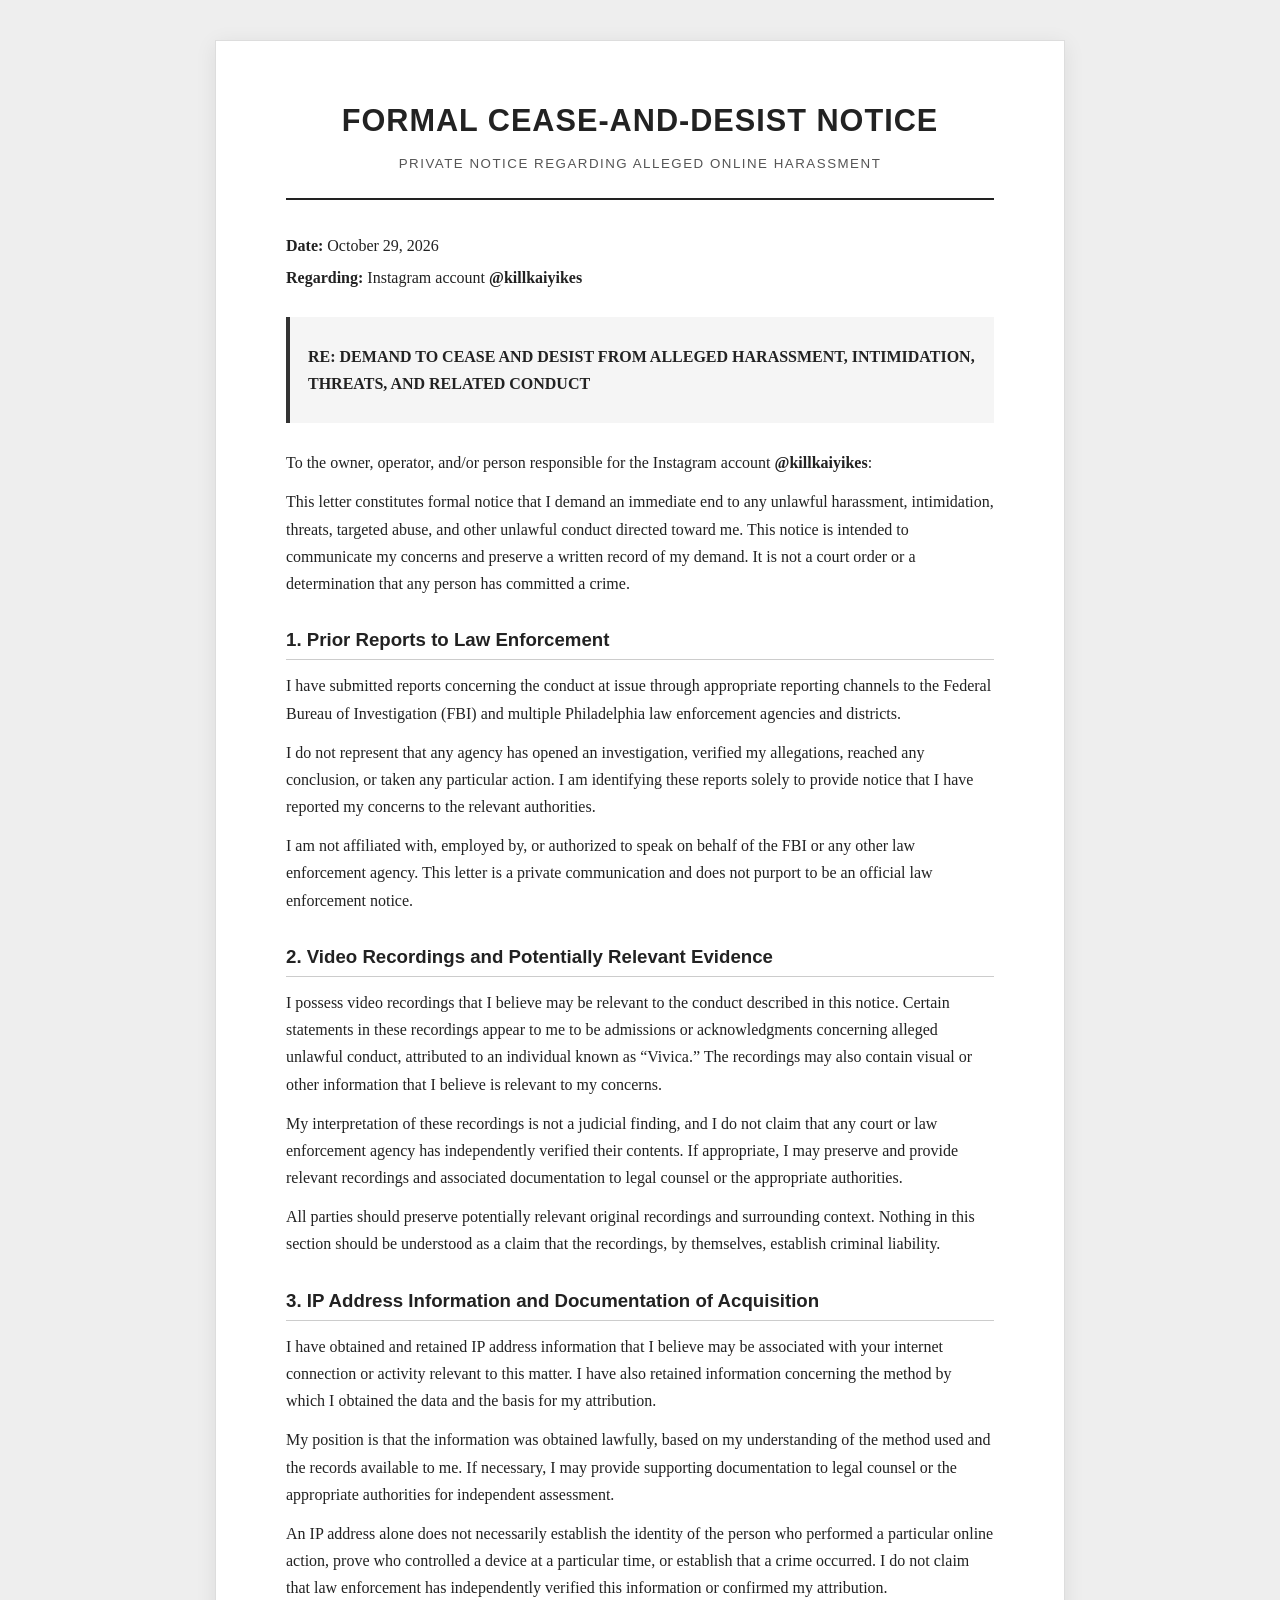
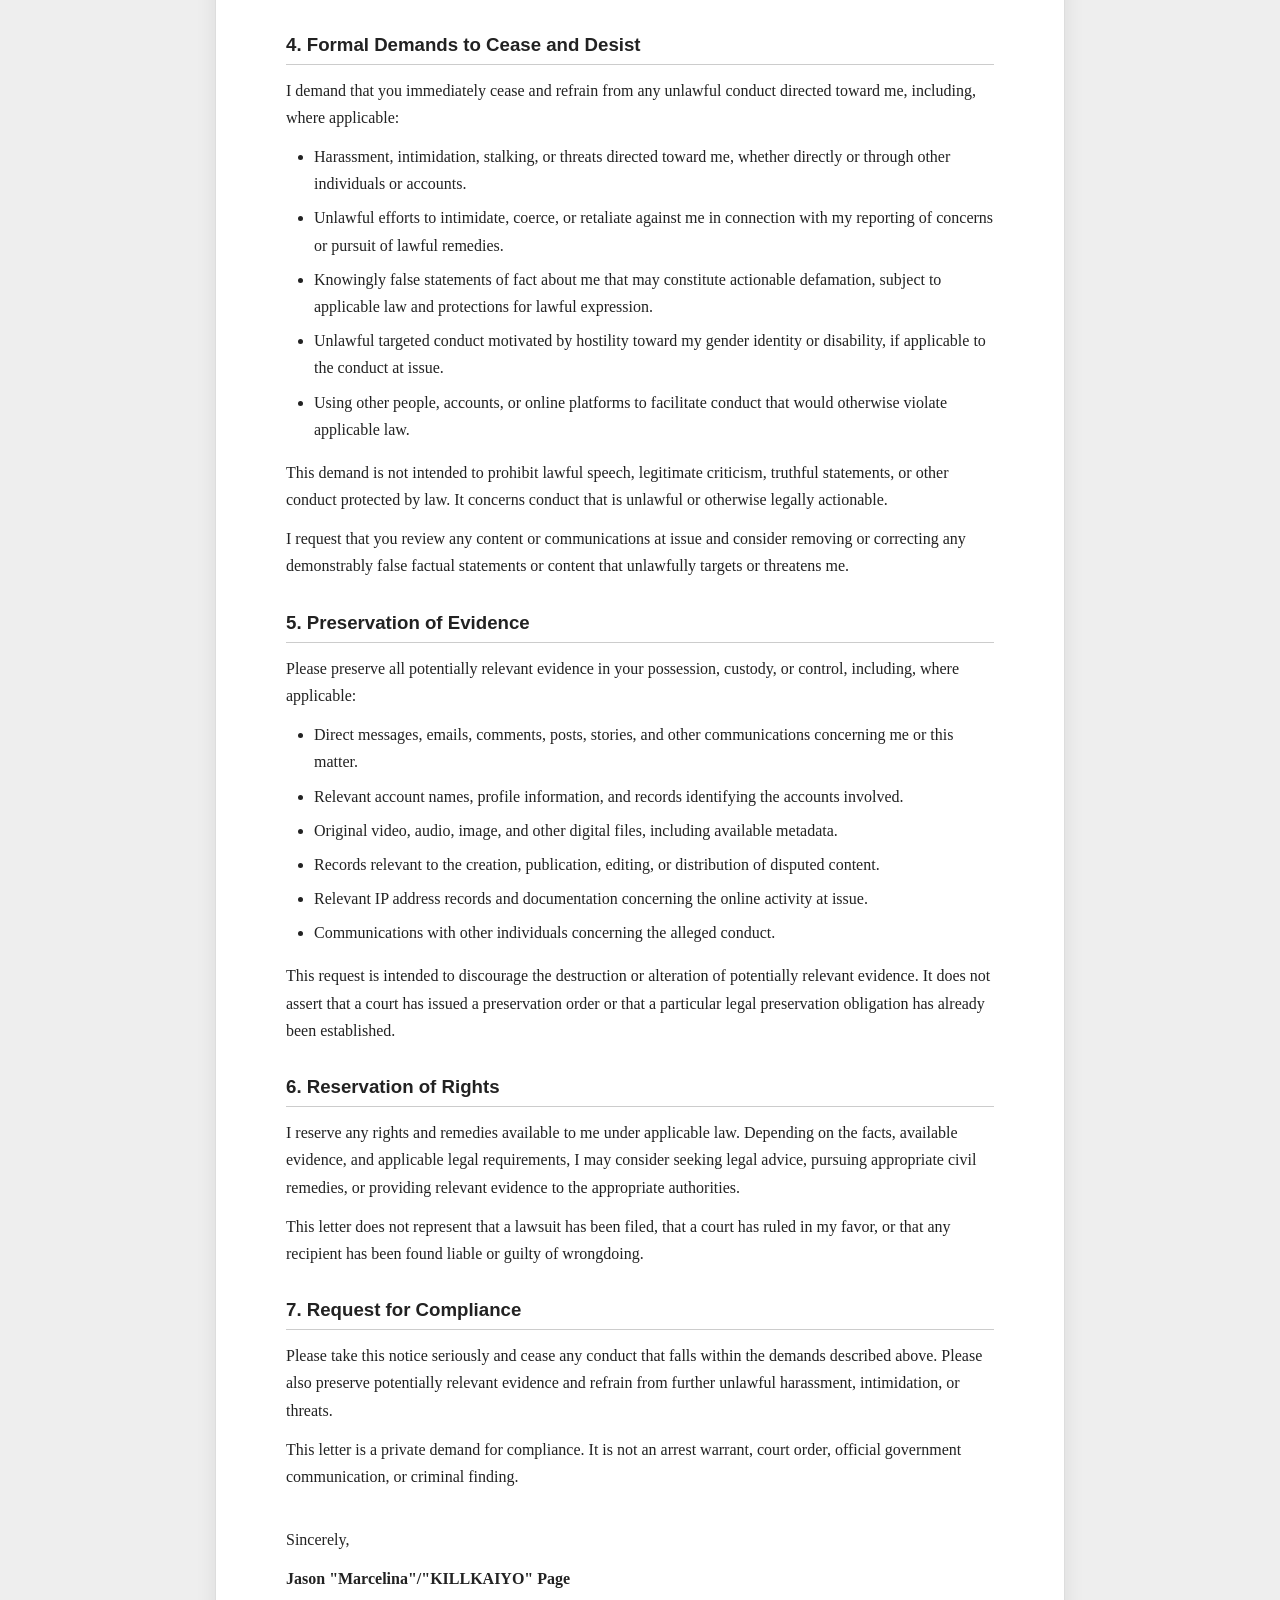
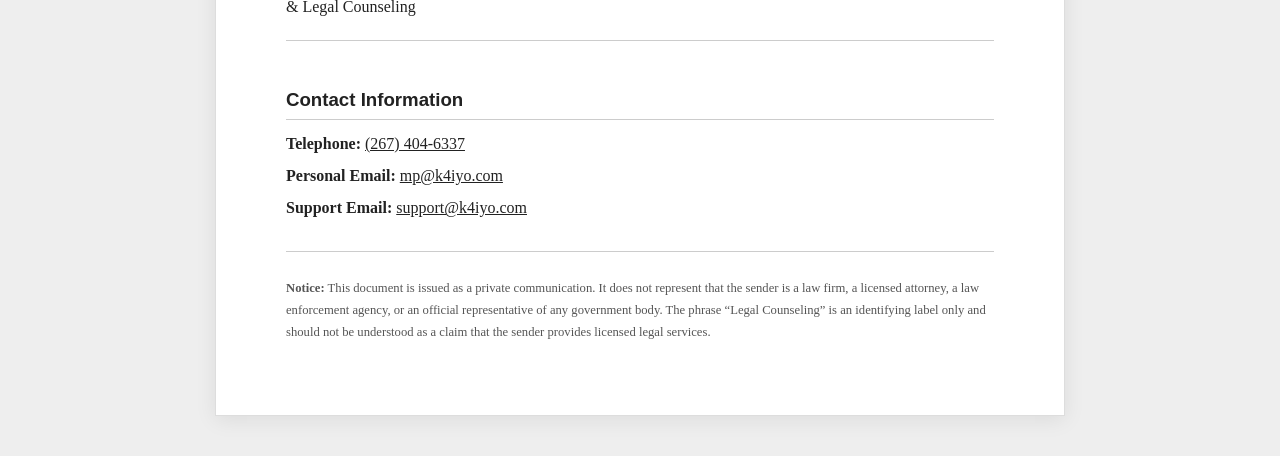
==== cad/index.html @ 0ba3474b "Add files via upload" ====
<!DOCTYPE html>

<html lang="en">

<head>

    <meta charset="UTF-8">

    <meta name="viewport" content="width=device-width, initial-scale=1.0">

    <meta name="author" content="KILLKAIYO">

    <meta name="description" content="Formal cease-and-desist notice concerning alleged online harassment and intimidation.">

    <title>Formal Cease-and-Desist Notice</title>

    <style>

        :root {

            color-scheme: light;

            --text: #222222;

            --muted: #555555;

            --rule: #cccccc;

            --paper: #ffffff;

            --background: #eeeeee;

        }

        * {

            box-sizing: border-box;

        }

        body {

            margin: 0;

            padding: 40px 20px;

            background: var(--background);

            color: var(--text);

            font-family: Georgia, "Times New Roman", serif;

            font-size: 12pt;

            line-height: 1.7;

        }

        main {

            max-width: 850px;

            margin: 0 auto;

            padding: 60px 70px;

            background: var(--paper);

            border: 1px solid #dddddd;

            box-shadow: 0 4px 20px rgba(0, 0, 0, 0.08);

        }

        header {

            margin-bottom: 32px;

            padding-bottom: 22px;

            border-bottom: 2px solid var(--text);

            text-align: center;

        }

        h1 {

            margin: 0 0 12px;

            font-family: Arial, Helvetica, sans-serif;

            font-size: 23pt;

            line-height: 1.3;

            letter-spacing: 1px;

            text-transform: uppercase;

        }

        .document-subtitle {

            margin: 0;

            color: var(--muted);

            font-family: Arial, Helvetica, sans-serif;

            font-size: 10pt;

            letter-spacing: 1.5px;

            text-transform: uppercase;

        }

        .metadata {

            margin: 26px 0;

        }

        .metadata p {

            margin: 5px 0;

        }

        .subject {

            margin: 26px 0;

            padding: 14px 18px;

            border-left: 4px solid #333333;

            background: #f5f5f5;

        }

        h2 {

            margin: 30px 0 10px;

            padding-bottom: 6px;

            border-bottom: 1px solid var(--rule);

            font-family: Arial, Helvetica, sans-serif;

            font-size: 14pt;

            line-height: 1.4;

        }

        p {

            margin: 12px 0;

        }

        ul {

            margin: 10px 0 16px;

            padding-left: 28px;

        }

        li {

            margin: 7px 0;

        }

        .signature {

            margin-top: 36px;

        }

        .contact-information {

            margin-top: 20px;

            padding-top: 16px;

            border-top: 1px solid var(--rule);

        }

        .contact-information p {

            margin: 5px 0;

            overflow-wrap: anywhere;

        }

        .disclaimer {

            margin-top: 30px;

            padding-top: 14px;

            border-top: 1px solid var(--rule);

            color: var(--muted);

            font-size: 9.5pt;

        }

        a {

            color: inherit;

            text-decoration: underline;

        }

        @media screen and (max-width: 640px) {

            body {

                padding: 0;

                font-size: 11pt;

            }

            main {

                padding: 32px 22px;

                border: none;

                box-shadow: none;

            }

            h1 {

                font-size: 19pt;

            }

        }

        @media print {

            @page {

                size: letter;

                margin: 0.75in;

            }

            body {

                padding: 0;

                background: #ffffff;

                font-size: 11pt;

                line-height: 1.5;

            }

            main {

                max-width: none;

                margin: 0;

                padding: 0;

                border: none;

                box-shadow: none;

            }

            h2 {

                break-after: avoid;

            }

            p, li {

                orphans: 3;

                widows: 3;

            }

            .subject {

                background: #ffffff;

            }

        }

    </style>

</head>

<body>

    <main>

        <header>

            <h1>Formal Cease-and-Desist Notice</h1>

            <p class="document-subtitle">

                Private Notice Regarding Alleged Online Harassment

            </p>

        </header>

        <section class="metadata" aria-label="Document information">

            <p><strong>Date:</strong> October 29, 2026</p>

            <p><strong>Regarding:</strong> Instagram account <strong>@killkaiyikes</strong></p>

        </section>

        <div class="subject">

            <p><strong>RE: DEMAND TO CEASE AND DESIST FROM ALLEGED HARASSMENT, INTIMIDATION, THREATS, AND RELATED CONDUCT</strong></p>

        </div>

        <p>To the owner, operator, and/or person responsible for the Instagram account <strong>@killkaiyikes</strong>:</p>

        <p>This letter constitutes formal notice that I demand an immediate end to any unlawful harassment, intimidation, threats, targeted abuse, and other unlawful conduct directed toward me. This notice is intended to communicate my concerns and preserve a written record of my demand. It is not a court order or a determination that any person has committed a crime.</p>

        <section>

            <h2>1. Prior Reports to Law Enforcement</h2>

            <p>I have submitted reports concerning the conduct at issue through appropriate reporting channels to the Federal Bureau of Investigation (FBI) and multiple Philadelphia law enforcement agencies and districts.</p>

            <p>I do not represent that any agency has opened an investigation, verified my allegations, reached any conclusion, or taken any particular action. I am identifying these reports solely to provide notice that I have reported my concerns to the relevant authorities.</p>

            <p>I am not affiliated with, employed by, or authorized to speak on behalf of the FBI or any other law enforcement agency. This letter is a private communication and does not purport to be an official law enforcement notice.</p>

        </section>

        <section>

            <h2>2. Video Recordings and Potentially Relevant Evidence</h2>

            <p>I possess video recordings that I believe may be relevant to the conduct described in this notice. Certain statements in these recordings appear to me to be admissions or acknowledgments concerning alleged unlawful conduct, attributed to an individual known as “Vivica.” The recordings may also contain visual or other information that I believe is relevant to my concerns.</p>

            <p>My interpretation of these recordings is not a judicial finding, and I do not claim that any court or law enforcement agency has independently verified their contents. If appropriate, I may preserve and provide relevant recordings and associated documentation to legal counsel or the appropriate authorities.</p>

            <p>All parties should preserve potentially relevant original recordings and surrounding context. Nothing in this section should be understood as a claim that the recordings, by themselves, establish criminal liability.</p>

        </section>

        <section>

            <h2>3. IP Address Information and Documentation of Acquisition</h2>

            <p>I have obtained and retained IP address information that I believe may be associated with your internet connection or activity relevant to this matter. I have also retained information concerning the method by which I obtained the data and the basis for my attribution.</p>

            <p>My position is that the information was obtained lawfully, based on my understanding of the method used and the records available to me. If necessary, I may provide supporting documentation to legal counsel or the appropriate authorities for independent assessment.</p>

            <p>An IP address alone does not necessarily establish the identity of the person who performed a particular online action, prove who controlled a device at a particular time, or establish that a crime occurred. I do not claim that law enforcement has independently verified this information or confirmed my attribution.</p>

        </section>

        <section>

            <h2>4. Formal Demands to Cease and Desist</h2>

            <p>I demand that you immediately cease and refrain from any unlawful conduct directed toward me, including, where applicable:</p>

            <ul>

                <li>Harassment, intimidation, stalking, or threats directed toward me, whether directly or through other individuals or accounts.</li>

                <li>Unlawful efforts to intimidate, coerce, or retaliate against me in connection with my reporting of concerns or pursuit of lawful remedies.</li>

                <li>Knowingly false statements of fact about me that may constitute actionable defamation, subject to applicable law and protections for lawful expression.</li>

                <li>Unlawful targeted conduct motivated by hostility toward my gender identity or disability, if applicable to the conduct at issue.</li>

                <li>Using other people, accounts, or online platforms to facilitate conduct that would otherwise violate applicable law.</li>

            </ul>

            <p>This demand is not intended to prohibit lawful speech, legitimate criticism, truthful statements, or other conduct protected by law. It concerns conduct that is unlawful or otherwise legally actionable.</p>

            <p>I request that you review any content or communications at issue and consider removing or correcting any demonstrably false factual statements or content that unlawfully targets or threatens me.</p>

        </section>

        <section>

            <h2>5. Preservation of Evidence</h2>

            <p>Please preserve all potentially relevant evidence in your possession, custody, or control, including, where applicable:</p>

            <ul>

                <li>Direct messages, emails, comments, posts, stories, and other communications concerning me or this matter.</li>

                <li>Relevant account names, profile information, and records identifying the accounts involved.</li>

                <li>Original video, audio, image, and other digital files, including available metadata.</li>

                <li>Records relevant to the creation, publication, editing, or distribution of disputed content.</li>

                <li>Relevant IP address records and documentation concerning the online activity at issue.</li>

                <li>Communications with other individuals concerning the alleged conduct.</li>

            </ul>

            <p>This request is intended to discourage the destruction or alteration of potentially relevant evidence. It does not assert that a court has issued a preservation order or that a particular legal preservation obligation has already been established.</p>

        </section>

        <section>

            <h2>6. Reservation of Rights</h2>

            <p>I reserve any rights and remedies available to me under applicable law. Depending on the facts, available evidence, and applicable legal requirements, I may consider seeking legal advice, pursuing appropriate civil remedies, or providing relevant evidence to the appropriate authorities.</p>

            <p>This letter does not represent that a lawsuit has been filed, that a court has ruled in my favor, or that any recipient has been found liable or guilty of wrongdoing.</p>

        </section>

        <section>

            <h2>7. Request for Compliance</h2>

            <p>Please take this notice seriously and cease any conduct that falls within the demands described above. Please also preserve potentially relevant evidence and refrain from further unlawful harassment, intimidation, or threats.</p>

            <p>This letter is a private demand for compliance. It is not an arrest warrant, court order, official government communication, or criminal finding.</p>

        </section>

        <section class="signature">

            <p>Sincerely,</p>

            <p>

                <strong>Jason "Marcelina"/"KILLKAIYO" Page</strong><br>

                & Legal Counseling

            </p>

            <div class="contact-information">

                <h2>Contact Information</h2>

                <p><strong>Telephone:</strong> <a href="tel:+12674046337">(267) 404-6337</a></p>

                <p><strong>Personal Email:</strong> <a href="mailto:mp@k4iyo.com">mp@k4iyo.com</a></p>

                <p><strong>Support Email:</strong> <a href="mailto:support@k4iyo.com">support@k4iyo.com</a></p>

                </p>

            </div>

        </section>

        <footer class="disclaimer">

            <p><strong>Notice:</strong> This document is issued as a private communication. It does not represent that the sender is a law firm, a licensed attorney, a law enforcement agency, or an official representative of any government body. The phrase “Legal Counseling” is an identifying label only and should not be understood as a claim that the sender provides licensed legal services.</p>

        </footer>

    </main>

</body>

</html>
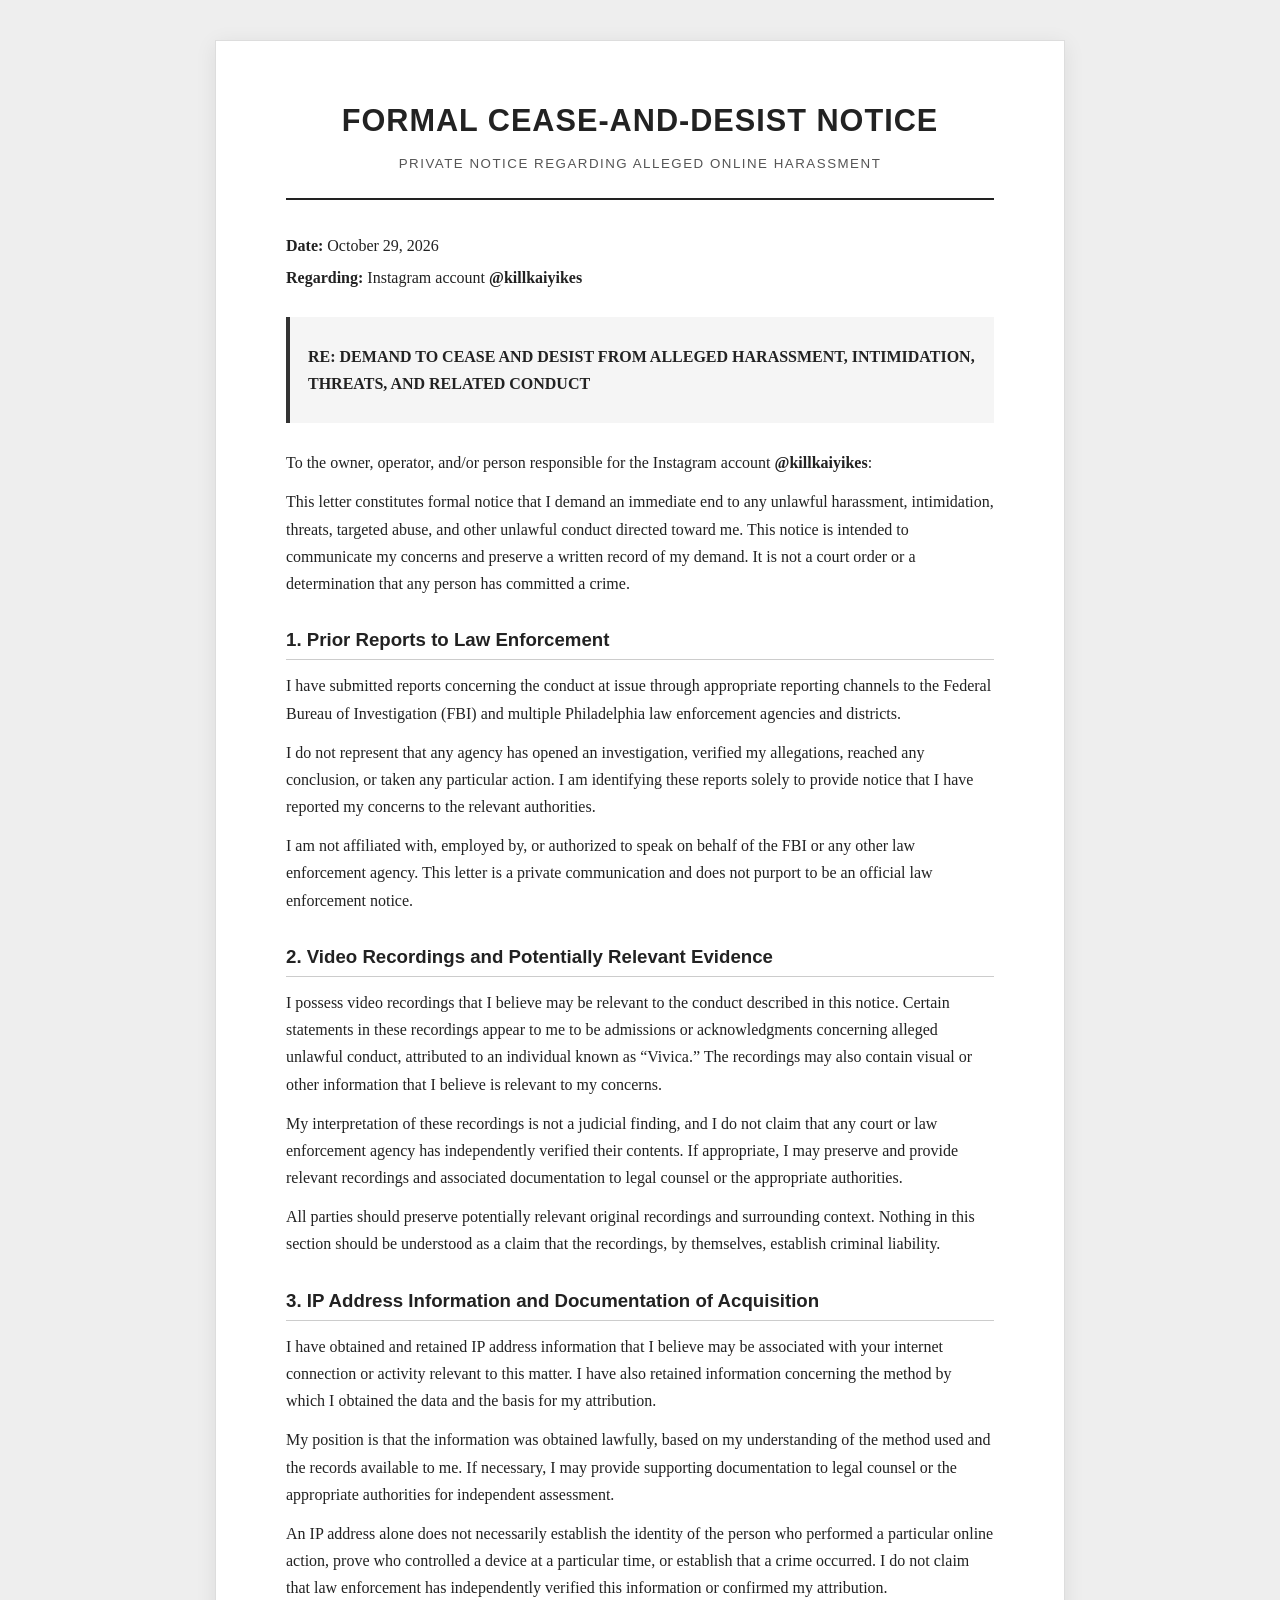
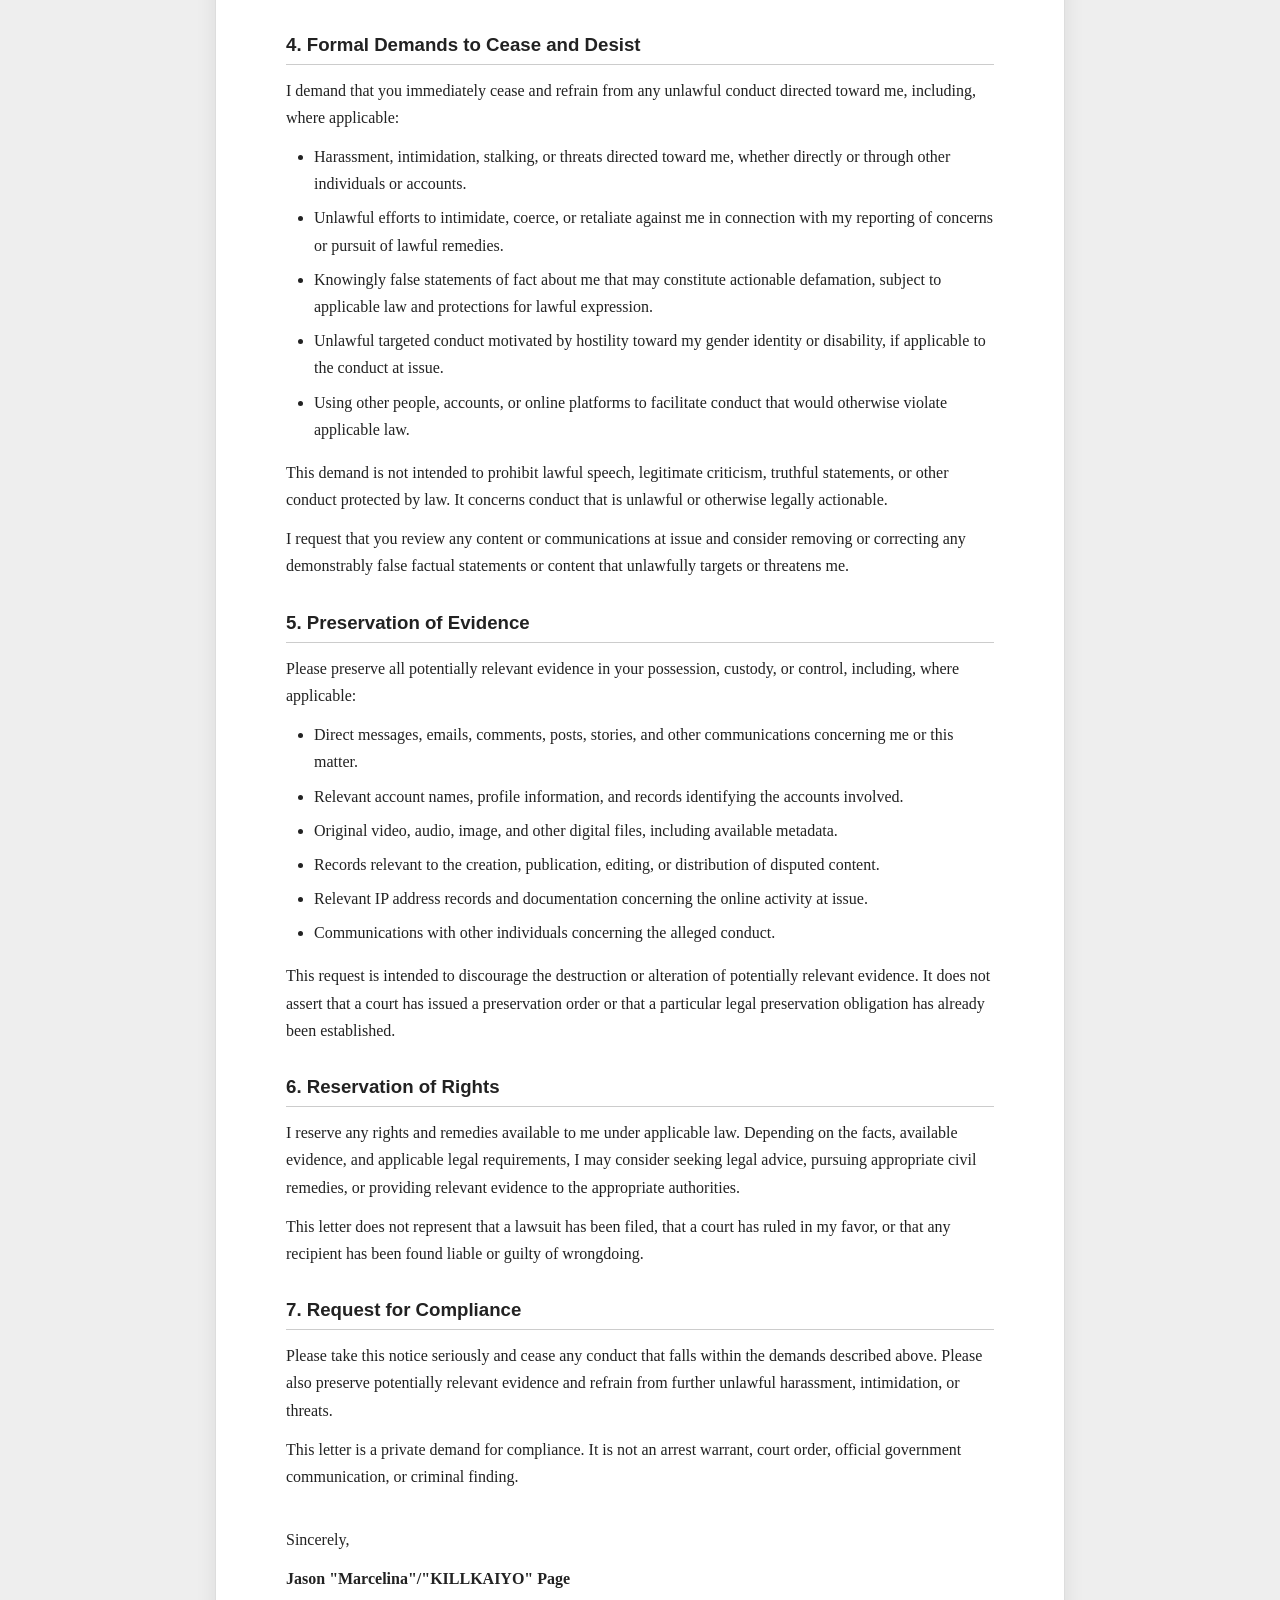
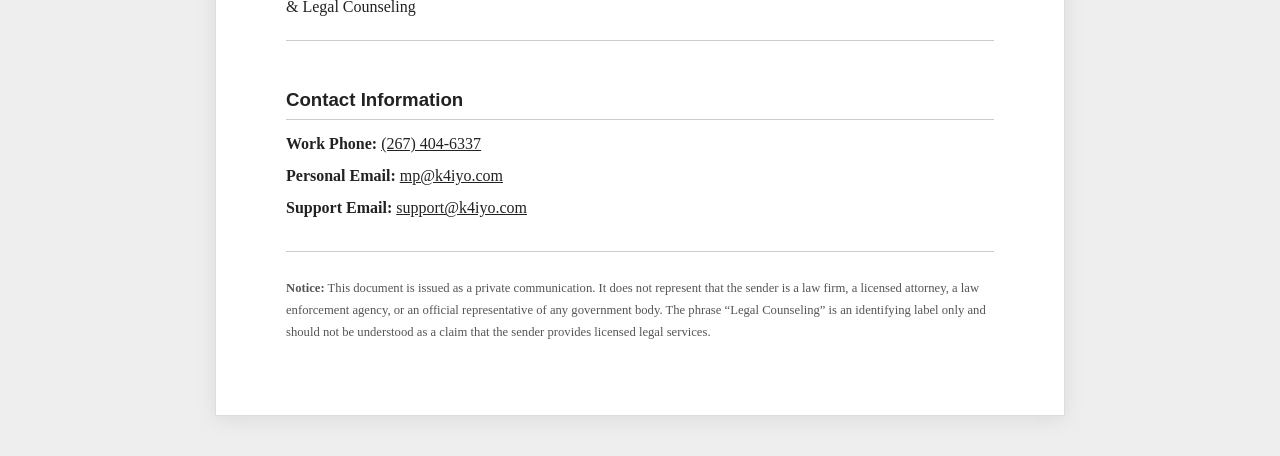
==== commit 71c36261: "Change 'Telephone' to 'Work Phone' in contact info" ====
--- a/cad/index.html
+++ b/cad/index.html
@@ -470,7 +470,7 @@
 
                 <h2>Contact Information</h2>
 
-                <p><strong>Telephone:</strong> <a href="tel:+12674046337">(267) 404-6337</a></p>
+                <p><strong>Work Phone:</strong> <a href="tel:+12674046337">(267) 404-6337</a></p>
 
                 <p><strong>Personal Email:</strong> <a href="mailto:mp@k4iyo.com">mp@k4iyo.com</a></p>
 
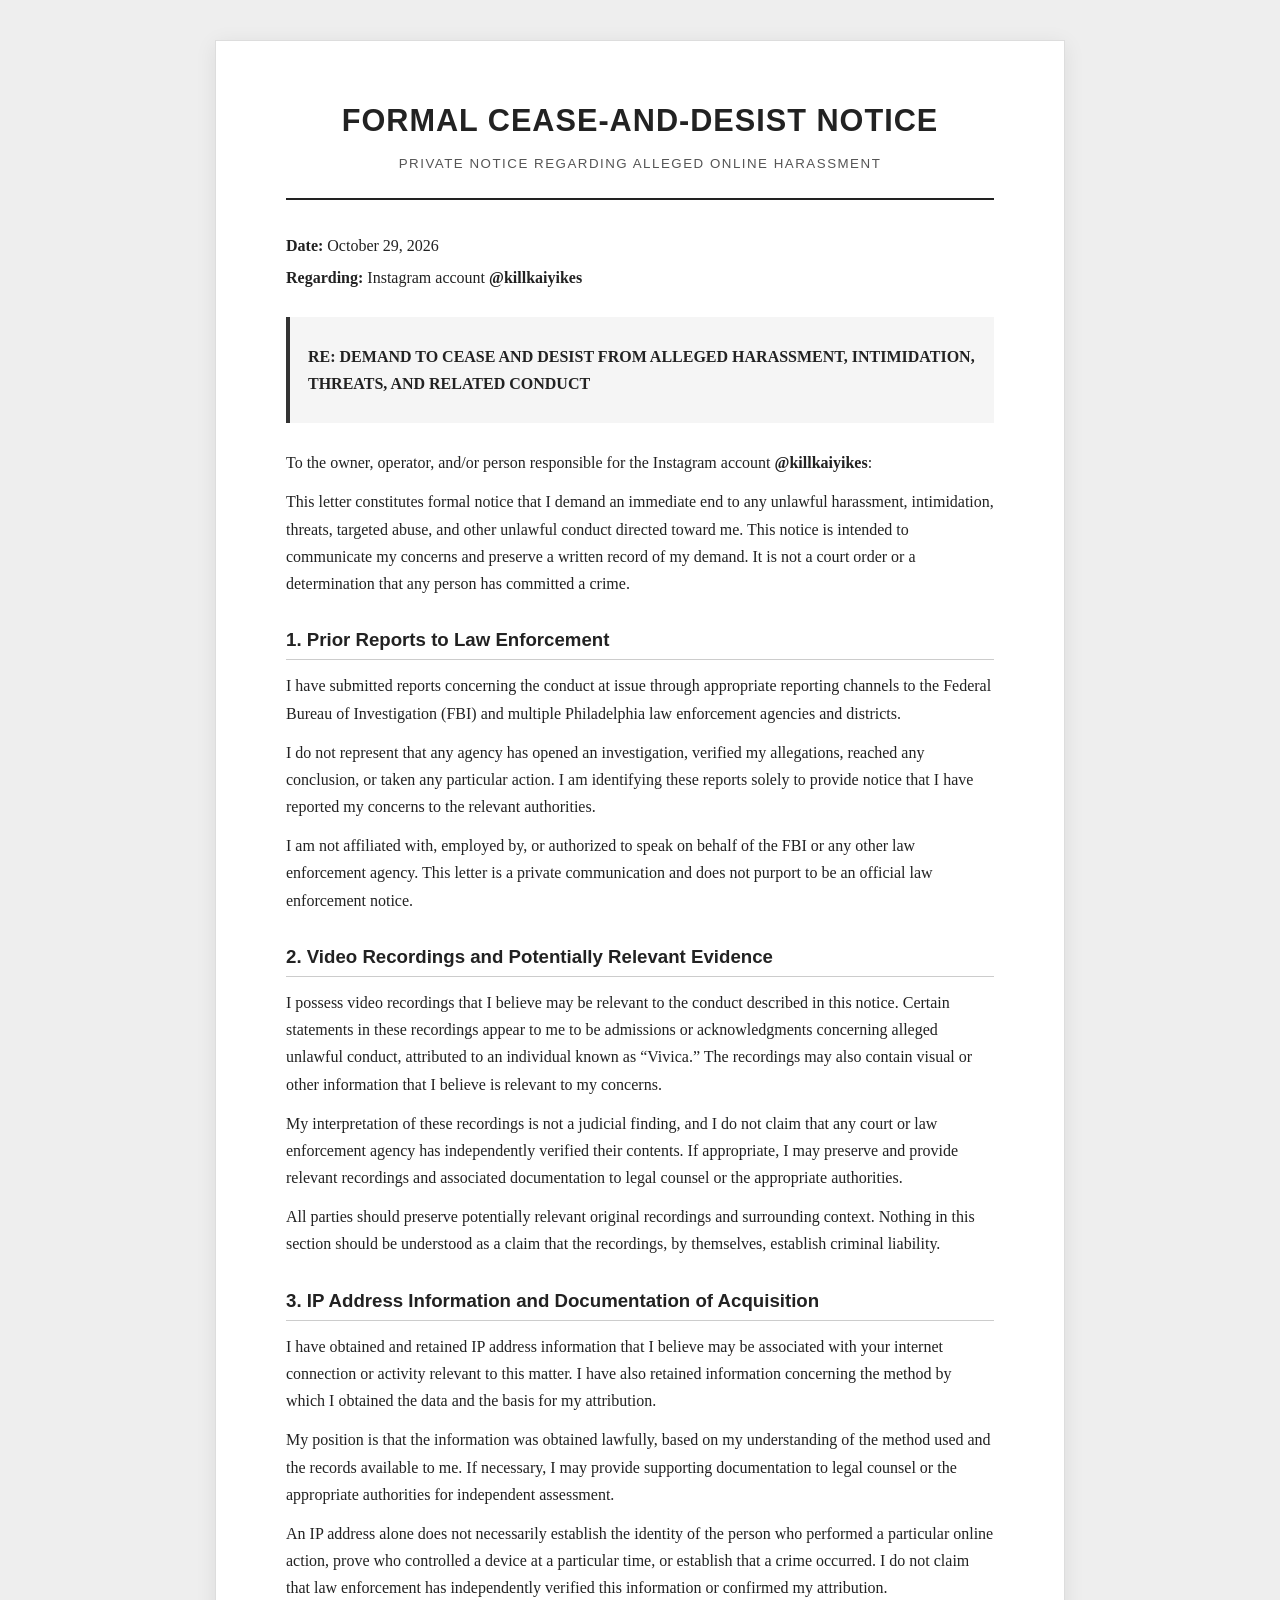
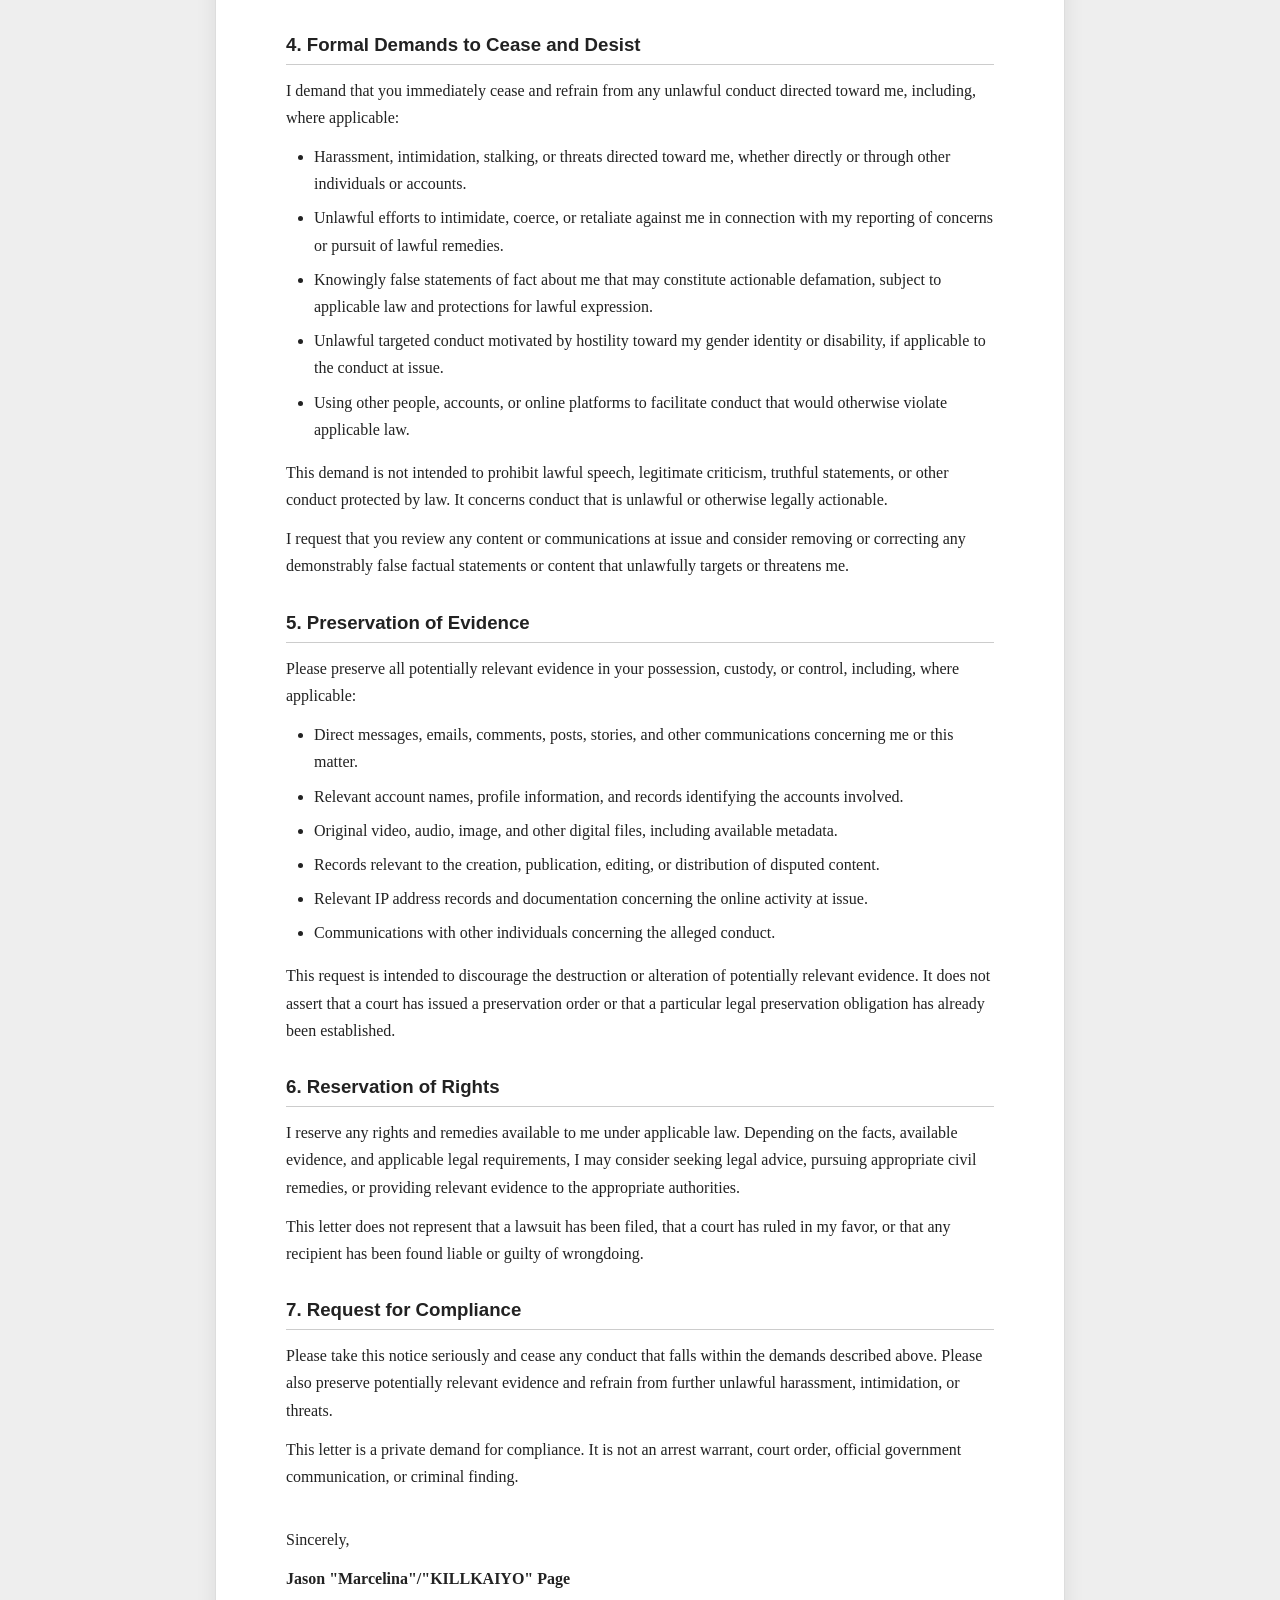
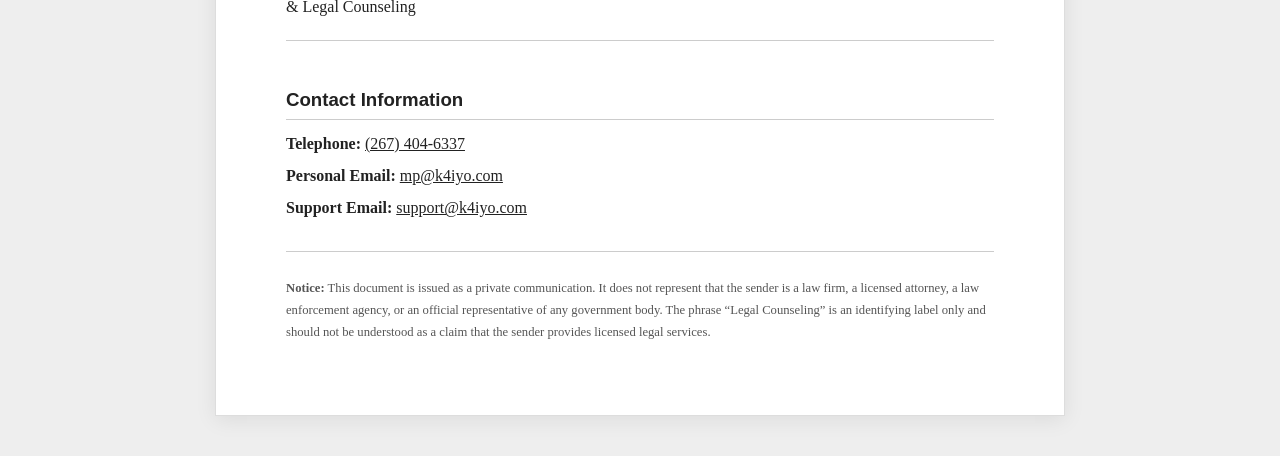
==== commit 92ff1b53: "Add files via upload" ====
--- a/cad/index.html
+++ b/cad/index.html
@@ -470,7 +470,7 @@
 
                 <h2>Contact Information</h2>
 
-                <p><strong>Work Phone:</strong> <a href="tel:+12674046337">(267) 404-6337</a></p>
+                <p><strong>Telephone:</strong> <a href="tel:+12674046337">(267) 404-6337</a></p>
 
                 <p><strong>Personal Email:</strong> <a href="mailto:mp@k4iyo.com">mp@k4iyo.com</a></p>
 
